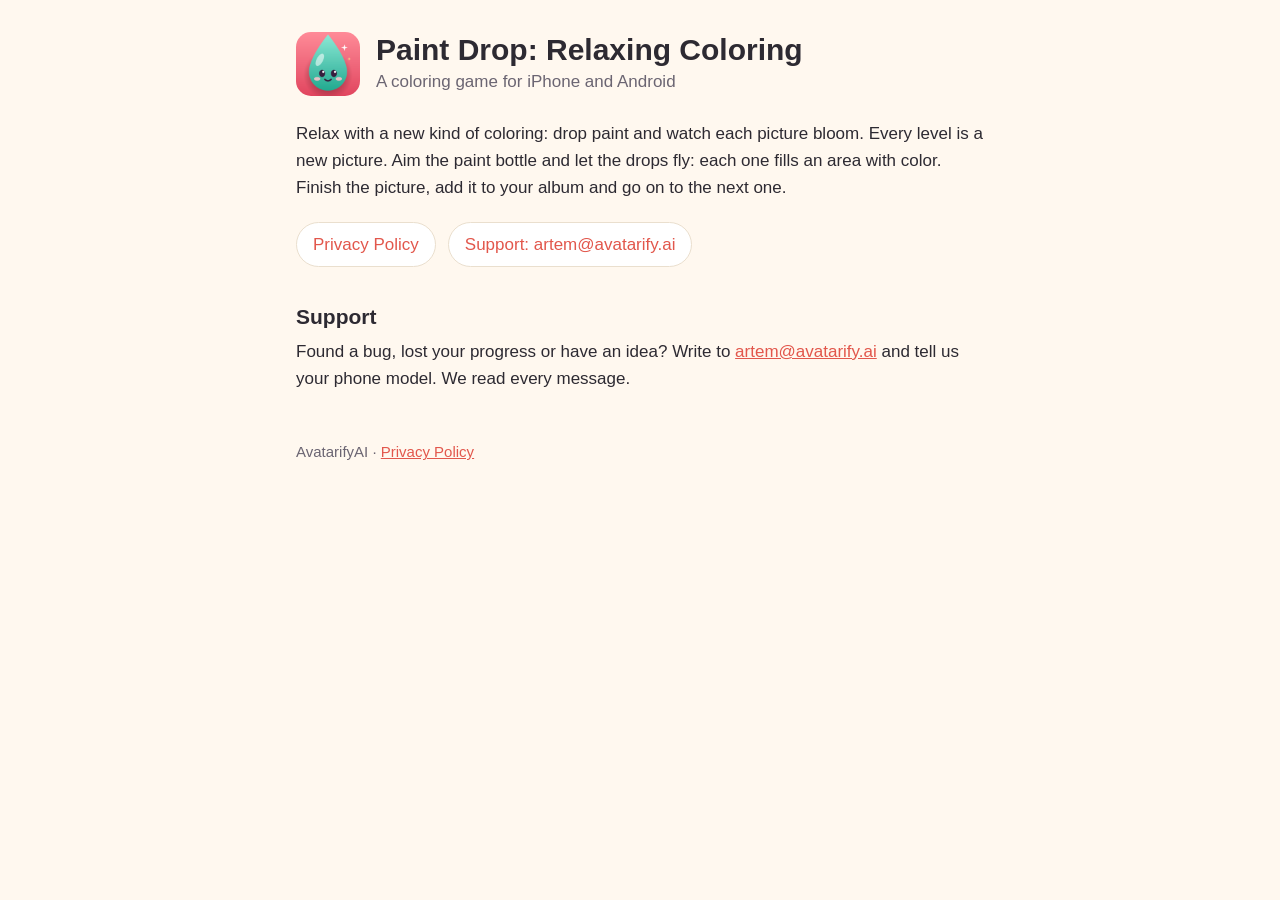
==== index.html @ e6e75756 "init commit" ====
<!doctype html>
<html lang="en">
<head>
<meta charset="utf-8">
<meta name="viewport" content="width=device-width, initial-scale=1">
<title>Paint Drop</title>
<meta http-equiv="refresh" content="0; url=paintdrop/">
<link rel="canonical" href="https://artmartiros.github.io/paintdrop/">
</head>
<body>
<p><a href="paintdrop/">Paint Drop: Relaxing Coloring</a></p>
</body>
</html>
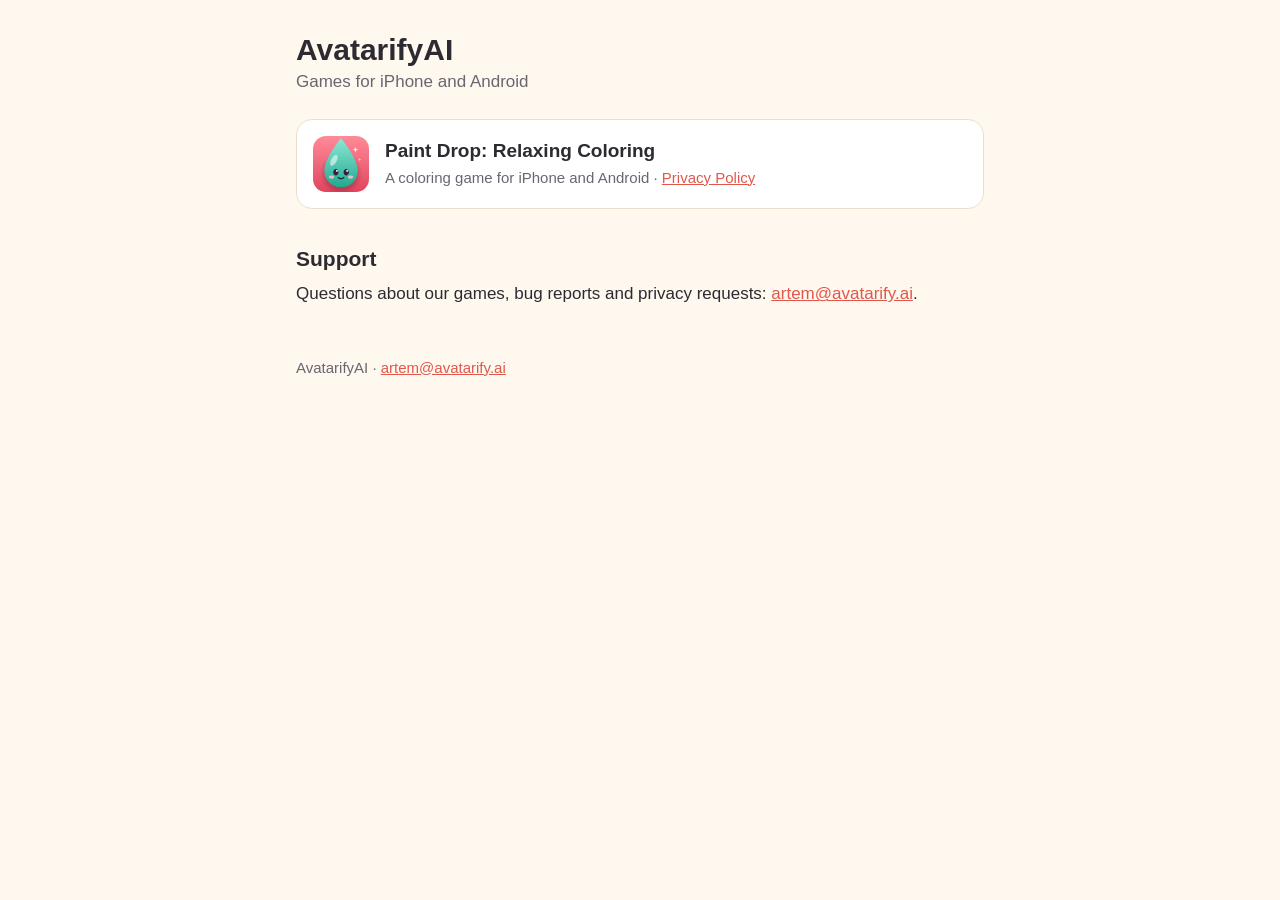
==== commit cbee04b1: "Make the site the studio's: one card and one policy text for every game Pages are now built by _src/" ====
--- a/index.html
+++ b/index.html
@@ -1,13 +1,38 @@
 <!doctype html>
+<!-- Built by _src/build.py from _src/templates/home.html and _src/games/. Edit those, not this file. -->
 <html lang="en">
 <head>
 <meta charset="utf-8">
 <meta name="viewport" content="width=device-width, initial-scale=1">
-<title>Paint Drop</title>
-<meta http-equiv="refresh" content="0; url=paintdrop/">
-<link rel="canonical" href="https://artmartiros.github.io/paintdrop/">
+<title>AvatarifyAI games</title>
+<meta name="description" content="Games by AvatarifyAI for iPhone and Android.">
+<link rel="stylesheet" href="style.css">
 </head>
 <body>
-<p><a href="paintdrop/">Paint Drop: Relaxing Coloring</a></p>
+<main>
+<header>
+  <div>
+    <h1>AvatarifyAI</h1>
+    <p>Games for iPhone and Android</p>
+  </div>
+</header>
+
+<ul class="games">
+  <li>
+    <img src="paintdrop/icon.png" alt="Paint Drop icon">
+    <div>
+      <h2><a href="paintdrop/">Paint Drop: Relaxing Coloring</a></h2>
+      <p>A coloring game for iPhone and Android · <a href="paintdrop/privacy.html">Privacy Policy</a></p>
+    </div>
+  </li>
+</ul>
+
+<h2>Support</h2>
+<p>Questions about our games, bug reports and privacy requests: <a href="mailto:artem@avatarify.ai">artem@avatarify.ai</a>.</p>
+
+<footer>
+  <p>AvatarifyAI · <a href="mailto:artem@avatarify.ai">artem@avatarify.ai</a></p>
+</footer>
+</main>
 </body>
 </html>
--- a/style.css
+++ b/style.css
@@ -0,0 +1,51 @@
+:root {
+  --paper: #fff8ef;
+  --card: #ffffff;
+  --ink: #2d2a32;
+  --muted: #6b6572;
+  --line: #eadfce;
+  --accent: #e2574c;
+  color-scheme: light dark;
+}
+@media (prefers-color-scheme: dark) {
+  :root {
+    --paper: #1d1b20;
+    --card: #27242b;
+    --ink: #f3eee8;
+    --muted: #b3aab8;
+    --line: #3a3540;
+    --accent: #ff8a7a;
+  }
+}
+* { box-sizing: border-box; }
+body {
+  margin: 0;
+  background: var(--paper);
+  color: var(--ink);
+  font: 17px/1.6 -apple-system, BlinkMacSystemFont, "Segoe UI", Roboto, "Helvetica Neue", Arial, sans-serif;
+  -webkit-text-size-adjust: 100%;
+}
+main { max-width: 720px; margin: 0 auto; padding: 32px 16px 64px; }
+header { display: flex; align-items: center; gap: 16px; margin-bottom: 24px; }
+header img { width: 64px; height: 64px; border-radius: 15px; flex: none; }
+header p { margin: 0; color: var(--muted); }
+h1 { font-size: 30px; line-height: 1.2; margin: 0; }
+h2 { font-size: 21px; line-height: 1.3; margin: 36px 0 8px; }
+h3 { font-size: 17px; margin: 20px 0 4px; }
+p, ul, ol { margin: 8px 0; }
+li { margin: 4px 0; }
+a { color: var(--accent); overflow-wrap: anywhere; }
+.summary { background: var(--card); border: 1px solid var(--line); border-radius: 16px; padding: 8px 20px; }
+.table { overflow-x: auto; }
+table { border-collapse: collapse; width: 100%; font-size: 15px; }
+th, td { text-align: left; vertical-align: top; padding: 8px 10px 8px 0; border-bottom: 1px solid var(--line); }
+th { color: var(--muted); font-weight: 600; }
+footer { margin-top: 48px; color: var(--muted); font-size: 15px; }
+.links { display: flex; flex-wrap: wrap; gap: 12px; margin: 20px 0; }
+.links a { background: var(--card); border: 1px solid var(--line); border-radius: 999px; padding: 8px 16px; text-decoration: none; }
+.games { list-style: none; padding: 0; margin: 24px 0; display: grid; gap: 12px; }
+.games li { display: flex; align-items: center; gap: 16px; margin: 0; padding: 16px; background: var(--card); border: 1px solid var(--line); border-radius: 16px; }
+.games img { width: 56px; height: 56px; border-radius: 13px; flex: none; }
+.games h2 { font-size: 19px; margin: 0; }
+.games h2 a { color: var(--ink); text-decoration: none; }
+.games p { margin: 2px 0 0; color: var(--muted); font-size: 15px; }
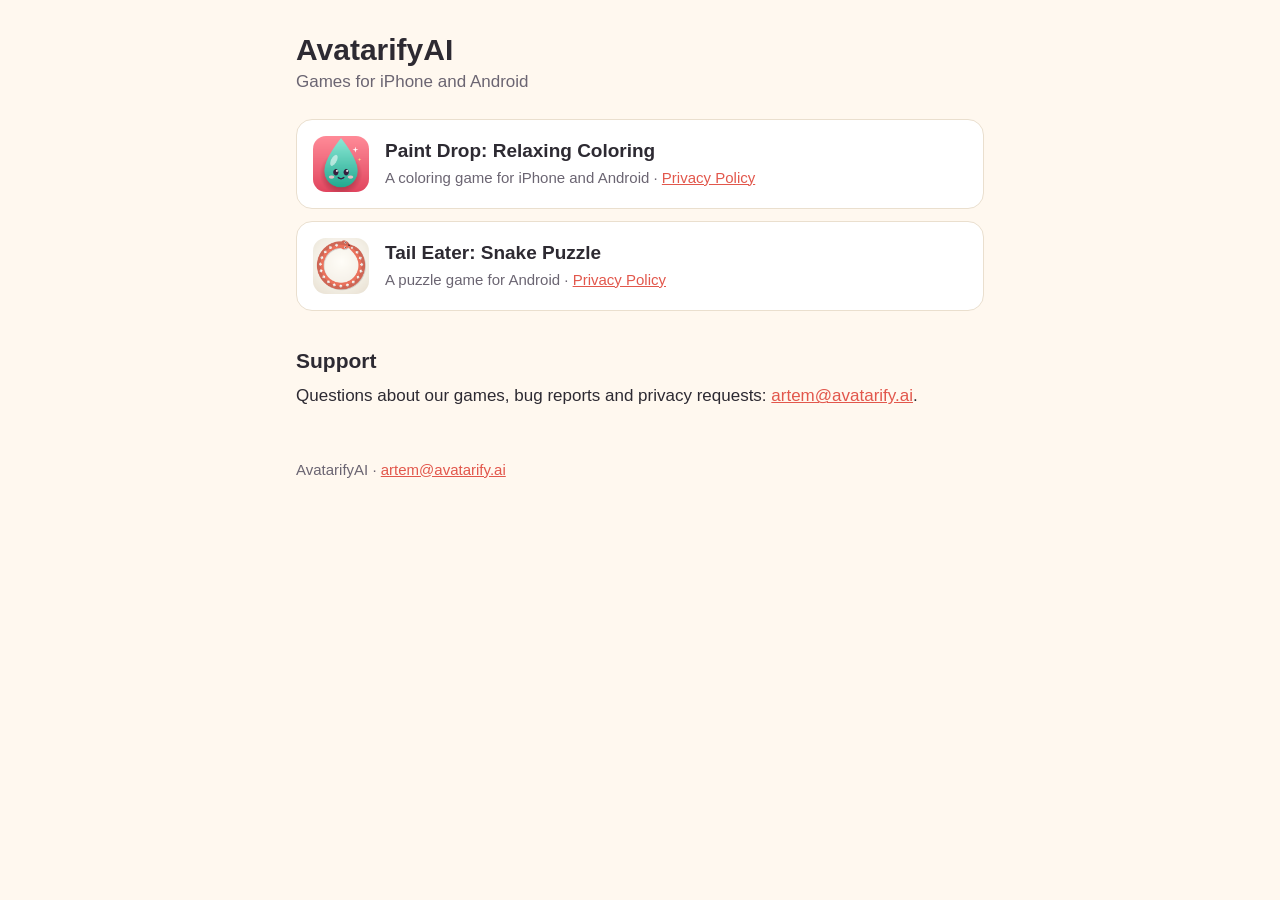
==== commit ce4adf14: "Tail Eater: page and privacy policy; each game's policy names only its own install attribution Co-Au" ====
--- a/index.html
+++ b/index.html
@@ -25,6 +25,13 @@
       <p>A coloring game for iPhone and Android · <a href="paintdrop/privacy.html">Privacy Policy</a></p>
     </div>
   </li>
+  <li>
+    <img src="taileater/icon.png" alt="Tail Eater icon">
+    <div>
+      <h2><a href="taileater/">Tail Eater: Snake Puzzle</a></h2>
+      <p>A puzzle game for Android · <a href="taileater/privacy.html">Privacy Policy</a></p>
+    </div>
+  </li>
 </ul>
 
 <h2>Support</h2>
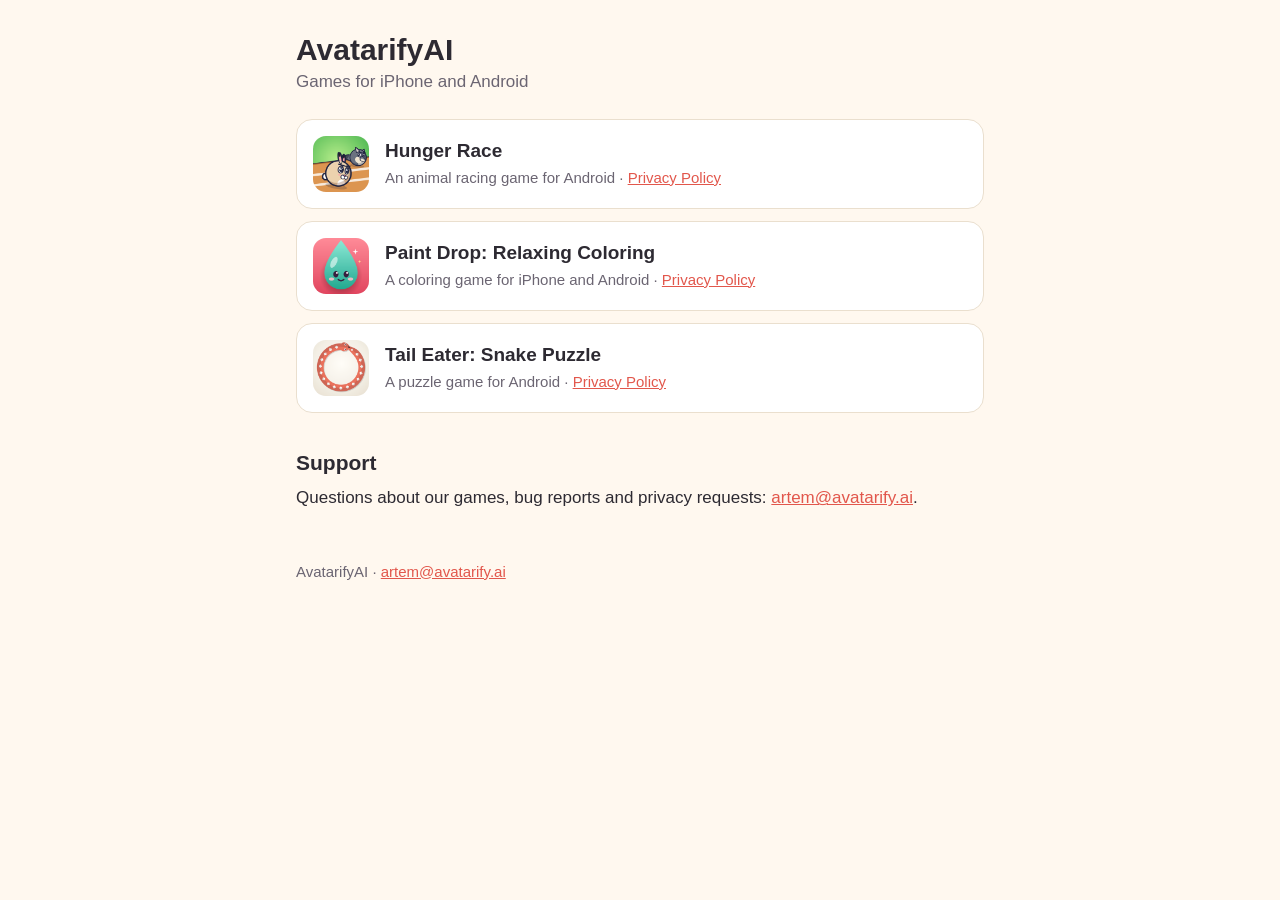
==== commit fcabe160: "Hunger Race: page and privacy policy; the policy leaves out ads and Remote Config when a game has no" ====
--- a/index.html
+++ b/index.html
@@ -18,6 +18,13 @@
 </header>
 
 <ul class="games">
+  <li>
+    <img src="hungerrace/icon.png" alt="Hunger Race icon">
+    <div>
+      <h2><a href="hungerrace/">Hunger Race</a></h2>
+      <p>An animal racing game for Android · <a href="hungerrace/privacy.html">Privacy Policy</a></p>
+    </div>
+  </li>
   <li>
     <img src="paintdrop/icon.png" alt="Paint Drop icon">
     <div>
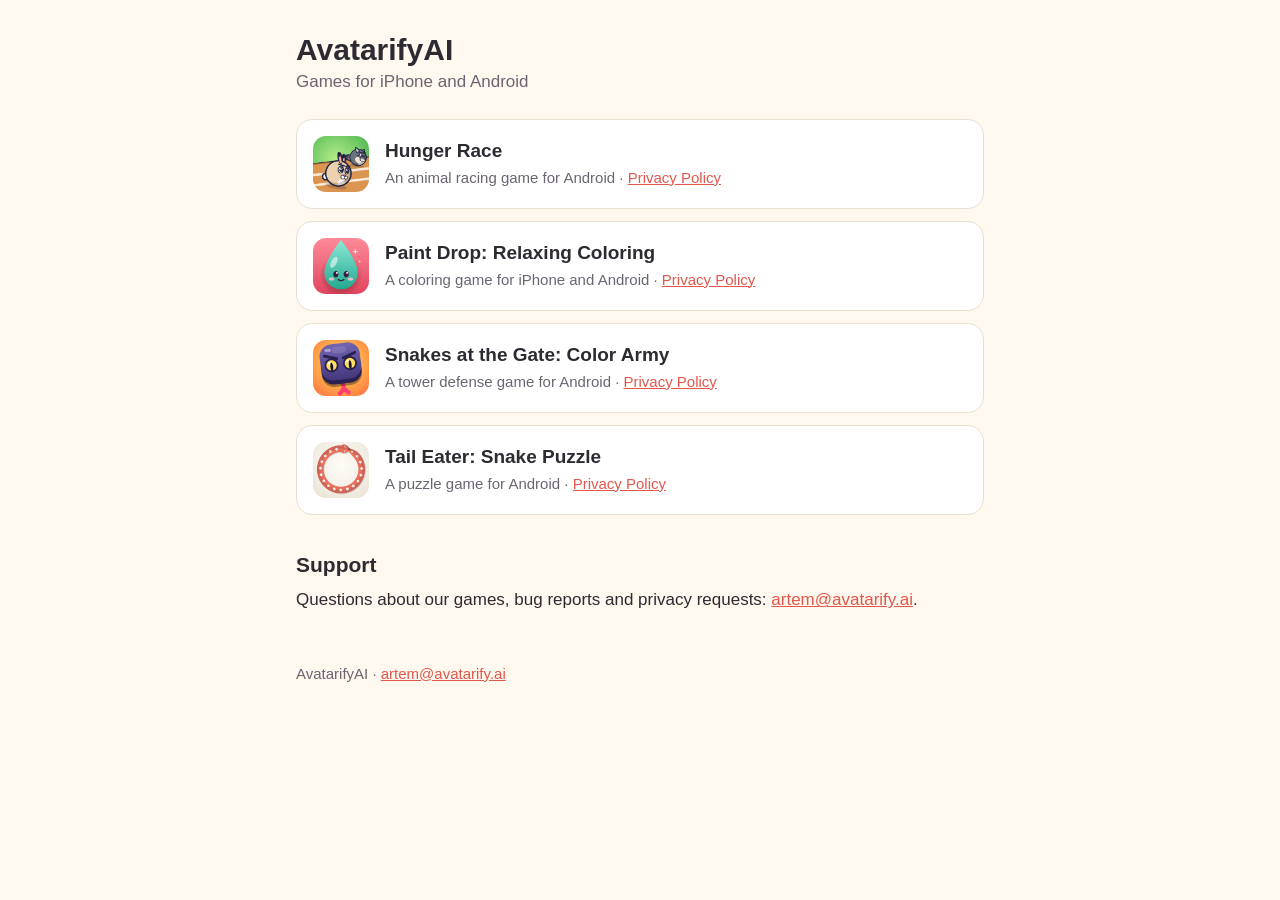
==== commit 34045bd2: "Snakes at the Gate: page and privacy policy, with ads through AppLovin MAX Co-Authored-By: Claude Op" ====
--- a/index.html
+++ b/index.html
@@ -33,6 +33,13 @@
     </div>
   </li>
   <li>
+    <img src="pixelsnake/icon.png" alt="Snakes at the Gate icon">
+    <div>
+      <h2><a href="pixelsnake/">Snakes at the Gate: Color Army</a></h2>
+      <p>A tower defense game for Android · <a href="pixelsnake/privacy.html">Privacy Policy</a></p>
+    </div>
+  </li>
+  <li>
     <img src="taileater/icon.png" alt="Tail Eater icon">
     <div>
       <h2><a href="taileater/">Tail Eater: Snake Puzzle</a></h2>
